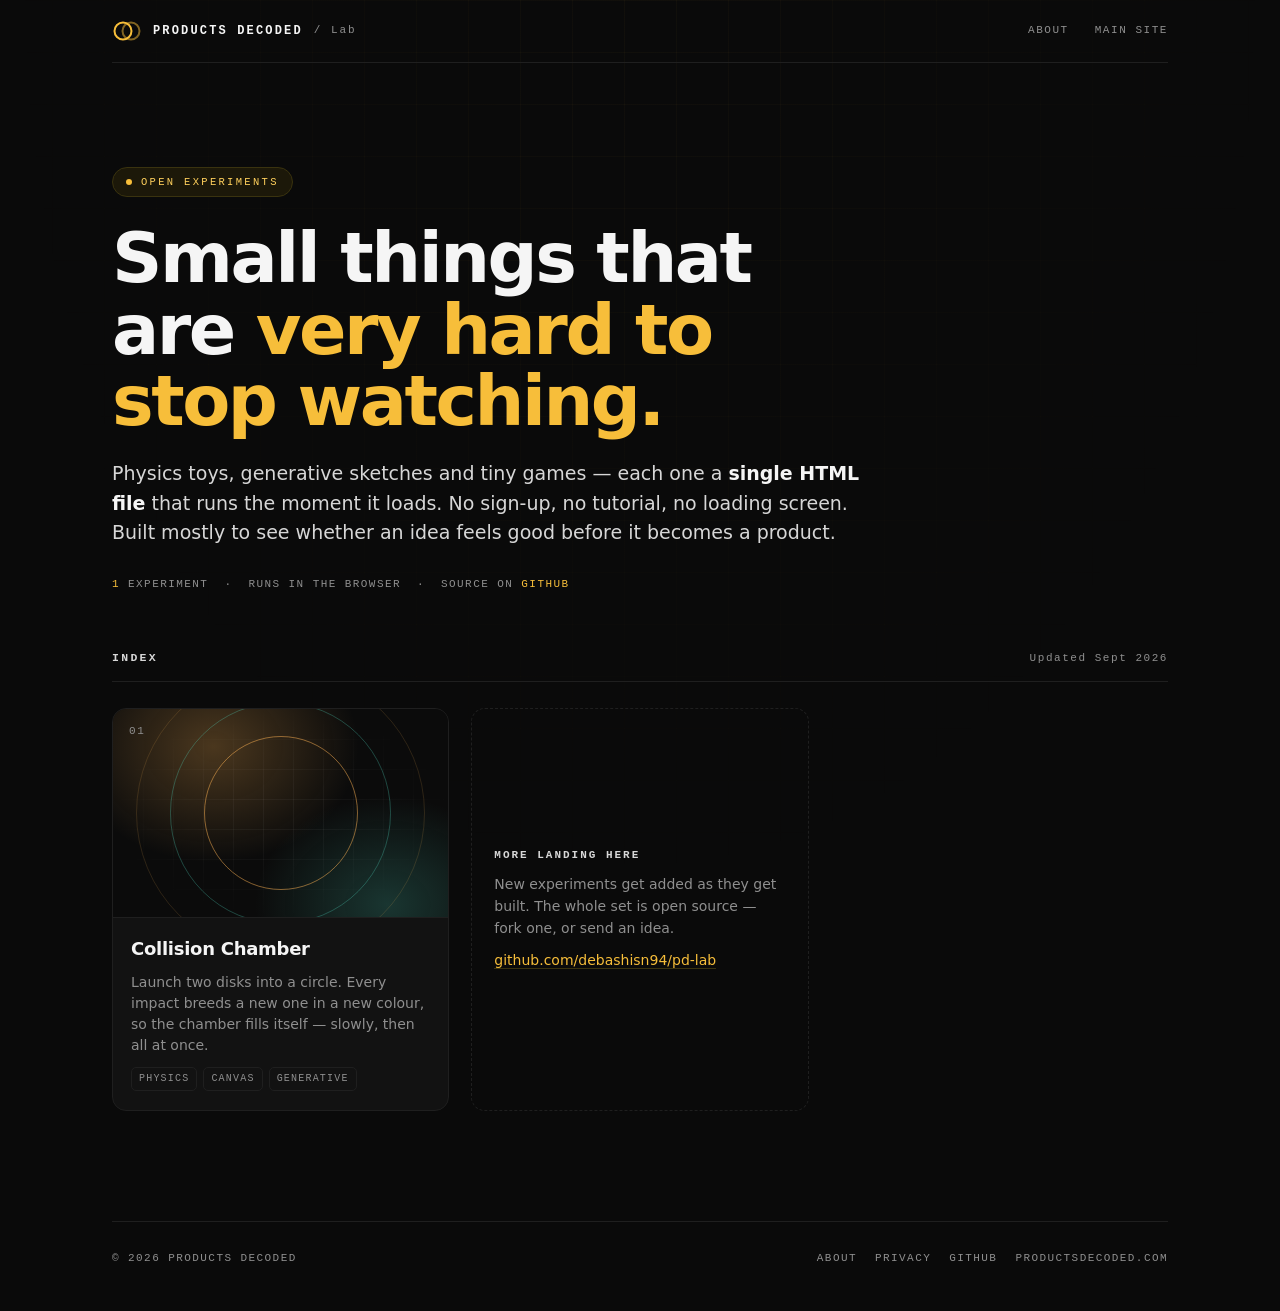
==== index.html @ f6939dfa "The Lab: static home for small browser experiments One experiment per self-contained HTML file, no b" ====
<!DOCTYPE html>
<html lang="en">
<head>
<meta charset="UTF-8">
<meta name="viewport" content="width=device-width, initial-scale=1.0">
<title>The Lab — Products Decoded</title>
<meta name="description" content="Small, self-contained things that are quietly satisfying to watch. Physics toys, generative sketches and tiny games. No sign-up, no loading screen, no point.">
<link rel="canonical" href="https://lab.productsdecoded.com/">
<meta property="og:type" content="website">
<meta property="og:site_name" content="Products Decoded — The Lab">
<meta property="og:title" content="The Lab — Products Decoded">
<meta property="og:description" content="Small, self-contained things that are quietly satisfying to watch.">
<meta property="og:url" content="https://lab.productsdecoded.com/">
<meta property="og:image" content="https://lab.productsdecoded.com/og/lab.png">
<meta name="twitter:card" content="summary_large_image">
<link rel="icon" href="data:image/svg+xml,<svg xmlns='http://www.w3.org/2000/svg' viewBox='0 0 32 32'><circle cx='12' cy='16' r='9' fill='none' stroke='%23f7be3a' stroke-width='3'/><circle cx='21' cy='16' r='9' fill='none' stroke='%23f7be3a' stroke-width='3' opacity='.55'/></svg>">
<style>
  :root{
    --bg:#0a0a0a; --bg-soft:#0e0e0e; --panel:#121212;
    --line:#1f1f1f; --fg:#f5f5f5; --fg-soft:#d7d7d7; --muted:#8f8f8f;
    --accent:#f7be3a; --accent-soft:#ffd05c; --accent-line:#3a330f; --accent-panel:#1c1809;
    --mono:ui-monospace,SFMono-Regular,Menlo,monospace;
    --font:-apple-system,BlinkMacSystemFont,"SF Pro Display","Segoe UI",system-ui,Roboto,sans-serif;
    --maxw:1120px;
  }
  *{box-sizing:border-box;margin:0}
  html{-webkit-text-size-adjust:100%}
  body{
    background:var(--bg); color:var(--fg); font-family:var(--font);
    min-height:100vh; overflow-x:hidden; line-height:1.55;
    -webkit-font-smoothing:antialiased;
  }
  body::before{
    content:''; position:fixed; inset:0; pointer-events:none; z-index:0;
    background-image:
      linear-gradient(rgba(247,190,58,.035) 1px, transparent 1px),
      linear-gradient(90deg, rgba(247,190,58,.035) 1px, transparent 1px);
    background-size:52px 52px;
    -webkit-mask-image:radial-gradient(ellipse at 50% 0%, black 0%, transparent 72%);
            mask-image:radial-gradient(ellipse at 50% 0%, black 0%, transparent 72%);
  }
  .wrap{position:relative; z-index:1; max-width:var(--maxw); margin:0 auto; padding:0 clamp(18px,4vw,32px)}
  a{color:inherit}

  /* ---- top bar ---- */
  .top{
    display:flex; align-items:center; justify-content:space-between; gap:16px;
    padding:20px 0; border-bottom:1px solid var(--line);
  }
  .mark{display:flex; align-items:center; gap:11px; text-decoration:none}
  .mark svg{display:block; flex:none}
  .mark b{font-family:var(--mono); font-size:12px; font-weight:600; letter-spacing:.18em; text-transform:uppercase}
  .mark span{font-family:var(--mono); font-size:11px; letter-spacing:.18em; color:var(--muted)}
  .top nav{display:flex; gap:clamp(14px,3vw,26px); font-family:var(--mono); font-size:11px; letter-spacing:.14em; text-transform:uppercase}
  .top nav a{color:var(--muted); text-decoration:none; transition:color .2s}
  .top nav a:hover{color:var(--accent)}

  /* ---- hero ---- */
  .hero{padding:clamp(52px,11vw,104px) 0 clamp(34px,6vw,56px); max-width:760px}
  .eyebrow{
    display:inline-flex; align-items:center; gap:9px;
    font-family:var(--mono); font-size:10.5px; letter-spacing:.22em; text-transform:uppercase;
    color:var(--accent-soft); border:1px solid var(--accent-line); background:var(--accent-panel);
    padding:6px 13px; border-radius:999px; margin-bottom:26px;
  }
  .eyebrow i{width:6px;height:6px;border-radius:50%;background:var(--accent);animation:blip 2.4s ease-in-out infinite}
  @keyframes blip{0%,100%{opacity:1}50%{opacity:.25}}
  h1{
    font-size:clamp(38px,7.2vw,70px); line-height:1.02; letter-spacing:-.035em;
    font-weight:600; margin-bottom:22px;
  }
  h1 em{font-style:normal; color:var(--accent)}
  .lede{font-size:clamp(15.5px,2.1vw,19px); color:var(--fg-soft); max-width:62ch}
  .lede b{color:var(--fg); font-weight:600}
  .meta-line{
    margin-top:28px; font-family:var(--mono); font-size:11px; letter-spacing:.13em;
    text-transform:uppercase; color:var(--muted);
    display:flex; flex-wrap:wrap; gap:8px 16px; align-items:center;
  }
  .meta-line s{text-decoration:none; color:var(--accent)}

  /* ---- grid ---- */
  .sect-head{
    display:flex; align-items:baseline; justify-content:space-between; gap:16px;
    padding-bottom:14px; border-bottom:1px solid var(--line); margin-bottom:26px;
  }
  .sect-head h2{font-family:var(--mono); font-size:11.5px; font-weight:600; letter-spacing:.2em; text-transform:uppercase; color:var(--fg-soft)}
  .sect-head span{font-family:var(--mono); font-size:11px; letter-spacing:.14em; color:var(--muted)}

  .grid{
    display:grid; gap:clamp(14px,2.2vw,22px);
    grid-template-columns:repeat(auto-fill,minmax(290px,1fr));
    padding-bottom:clamp(60px,10vw,110px);
  }
  .card{
    position:relative; display:flex; flex-direction:column;
    background:var(--panel); border:1px solid var(--line); border-radius:14px;
    overflow:hidden; text-decoration:none; isolation:isolate;
    transition:border-color .28s ease, transform .28s ease;
  }
  .card:hover{border-color:var(--a1-dim,#3a330f); transform:translateY(-3px)}
  .card:focus-visible{outline:2px solid var(--accent); outline-offset:3px}

  /* card art: layered from the toy's own two accents, so each plate is distinct */
  .plate{
    position:relative; aspect-ratio:16/10; overflow:hidden;
    background:
      radial-gradient(70% 90% at 30% 18%, color-mix(in srgb, var(--a1) 26%, transparent), transparent 62%),
      radial-gradient(64% 84% at 82% 94%, color-mix(in srgb, var(--a2) 20%, transparent), transparent 62%),
      #0b0b0b;
    border-bottom:1px solid var(--line);
  }
  .plate::before{
    content:''; position:absolute; inset:0;
    background-image:
      linear-gradient(rgba(255,255,255,.045) 1px, transparent 1px),
      linear-gradient(90deg, rgba(255,255,255,.045) 1px, transparent 1px);
    background-size:30px 30px;
    -webkit-mask-image:radial-gradient(ellipse at 50% 50%, black 18%, transparent 76%);
            mask-image:radial-gradient(ellipse at 50% 50%, black 18%, transparent 76%);
  }
  .plate .rings{position:absolute; inset:0; display:grid; place-items:center}
  .plate .rings i{
    position:absolute; border-radius:50%; border:1.5px solid var(--a1);
    opacity:.5; width:46%; aspect-ratio:1;
    animation:breathe 6s ease-in-out infinite;
  }
  .plate .rings i:nth-child(2){border-color:var(--a2); width:66%; opacity:.28; animation-delay:-2s}
  .plate .rings i:nth-child(3){border-color:var(--a1); width:86%; opacity:.14; animation-delay:-4s}
  @keyframes breathe{0%,100%{transform:scale(1)}50%{transform:scale(1.09)}}
  .plate img{position:absolute; inset:0; width:100%; height:100%; object-fit:cover; display:block}
  .plate .idx{
    position:absolute; left:16px; top:14px; z-index:2;
    font-family:var(--mono); font-size:11px; letter-spacing:.16em; color:var(--muted);
  }
  .plate .play{
    position:absolute; right:14px; bottom:13px; z-index:2;
    font-family:var(--mono); font-size:10.5px; letter-spacing:.16em; text-transform:uppercase;
    color:#0a0a0a; background:var(--a1); padding:6px 11px; border-radius:999px;
    opacity:0; transform:translateY(6px); transition:opacity .25s, transform .25s;
  }
  .card:hover .play, .card:focus-visible .play{opacity:1; transform:translateY(0)}
  @media (prefers-reduced-motion: reduce){
    .plate .rings i{animation:none}
    .plate .play{opacity:1; transform:none}
    .card:hover{transform:none}
    .eyebrow i{animation:none}
  }
  /* touch devices never hover — show the CTA by default */
  @media (pointer: coarse){
    .plate .play{opacity:1; transform:none}
  }

  .card-body{padding:17px 18px 19px; display:flex; flex-direction:column; gap:9px; flex:1}
  .card-body h3{font-size:18px; font-weight:600; letter-spacing:-.015em}
  .card-body p{font-size:14px; color:var(--muted); line-height:1.5; flex:1}
  .tags{display:flex; flex-wrap:wrap; gap:6px; margin-top:2px}
  .tags s{
    text-decoration:none; font-family:var(--mono); font-size:10px; letter-spacing:.12em;
    text-transform:uppercase; color:var(--muted);
    border:1px solid var(--line); border-radius:5px; padding:3px 7px;
  }

  .ghost{
    display:flex; flex-direction:column; justify-content:center; gap:10px;
    border:1px dashed var(--line); border-radius:14px; padding:26px 22px; min-height:180px;
  }
  .ghost b{font-family:var(--mono); font-size:11px; letter-spacing:.18em; text-transform:uppercase; color:var(--fg-soft)}
  .ghost p{font-size:14px; color:var(--muted)}
  .ghost a{color:var(--accent); text-decoration:none; border-bottom:1px solid var(--accent-line)}
  .ghost a:hover{border-bottom-color:var(--accent)}

  footer{border-top:1px solid var(--line); padding:28px 0 44px}
  .foot{display:flex; flex-wrap:wrap; gap:14px 26px; justify-content:space-between; align-items:center;
    font-family:var(--mono); font-size:11px; letter-spacing:.13em; text-transform:uppercase; color:var(--muted)}
  .foot a{text-decoration:none; color:var(--muted); transition:color .2s}
  .foot a:hover{color:var(--accent)}
  .foot nav{display:flex; gap:18px; flex-wrap:wrap}
</style>
</head>
<body>

<div class="wrap">

  <header class="top">
    <a class="mark" href="https://productsdecoded.com">
      <svg width="30" height="22" viewBox="0 0 30 22" fill="none" aria-hidden="true">
        <circle cx="11" cy="11" r="8.5" stroke="#f7be3a" stroke-width="2"/>
        <circle cx="19" cy="11" r="8.5" stroke="#f7be3a" stroke-width="2" opacity=".5"/>
      </svg>
      <b>Products Decoded</b><span>/ Lab</span>
    </a>
    <nav>
      <a href="/about.html">About</a>
      <a href="https://productsdecoded.com">Main site</a>
    </nav>
  </header>

  <section class="hero">
    <span class="eyebrow"><i></i>Open experiments</span>
    <h1>Small things that are <em>very hard to stop watching.</em></h1>
    <p class="lede">Physics toys, generative sketches and tiny games — each one a <b>single HTML file</b> that runs the moment it loads. No sign-up, no tutorial, no loading screen. Built mostly to see whether an idea feels good before it becomes a product.</p>
    <p class="meta-line">
      <span><s id="count">1</s> experiment</span>
      <span>·</span>
      <span>Runs in the browser</span>
      <span>·</span>
      <span>Source on <a href="https://github.com/debashisn94/pd-lab" style="color:var(--accent);text-decoration:none">GitHub</a></span>
    </p>
  </section>

  <div class="sect-head">
    <h2>Index</h2>
    <span id="updated">Updated Sep 2026</span>
  </div>

  <main class="grid" id="grid"></main>

  <footer>
    <div class="foot">
      <span>© <span id="yr">2026</span> Products Decoded</span>
      <nav>
        <a href="/about.html">About</a>
        <a href="/privacy.html">Privacy</a>
        <a href="https://github.com/debashisn94/pd-lab">GitHub</a>
        <a href="https://productsdecoded.com">productsdecoded.com</a>
      </nav>
    </div>
  </footer>

</div>

<script>
/* ────────────────────────────────────────────────────────────
   ADD A NEW EXPERIMENT: drop its folder in /t/<slug>/index.html
   then add one entry here. That is the whole process.
   `poster` is optional — leave it out and the CSS plate is used.
   ──────────────────────────────────────────────────────────── */
const TOYS = [
  {
    slug:  'collision-chamber',
    title: 'Collision Chamber',
    blurb: 'Launch two disks into a circle. Every impact breeds a new one in a new colour, so the chamber fills itself — slowly, then all at once.',
    tags:  ['physics', 'canvas', 'generative'],
    a1:    '#ffb454',
    a2:    '#53e0c8',
    added: '2026-09-12'
  },
];

const grid = document.getElementById('grid');
const esc = s => String(s).replace(/[&<>"']/g, c => ({'&':'&amp;','<':'&lt;','>':'&gt;','"':'&quot;',"'":'&#39;'}[c]));

grid.innerHTML = TOYS.map((t, i) => {
  const n = String(i + 1).padStart(2, '0');
  const art = t.poster
    ? `<img src="${esc(t.poster)}" alt="" loading="lazy" width="640" height="400">`
    : `<div class="rings"><i></i><i></i><i></i></div>`;
  return `
  <a class="card" href="/t/${esc(t.slug)}/" style="--a1:${esc(t.a1)};--a2:${esc(t.a2)};--a1-dim:${esc(t.a1)}66">
    <div class="plate">
      ${art}
      <span class="idx">${n}</span>
      <span class="play">Open ↗</span>
    </div>
    <div class="card-body">
      <h3>${esc(t.title)}</h3>
      <p>${esc(t.blurb)}</p>
      <div class="tags">${t.tags.map(x => `<s>${esc(x)}</s>`).join('')}</div>
    </div>
  </a>`;
}).join('') + `
  <div class="ghost">
    <b>More landing here</b>
    <p>New experiments get added as they get built. The whole set is open source — fork one, or send an idea.</p>
    <p><a href="https://github.com/debashisn94/pd-lab">github.com/debashisn94/pd-lab</a></p>
  </div>`;

document.getElementById('count').textContent = TOYS.length;
document.getElementById('yr').textContent = new Date().getFullYear();
const newest = TOYS.map(t => t.added).sort().pop();
if (newest) {
  document.getElementById('updated').textContent = 'Updated ' +
    new Date(newest + 'T00:00:00').toLocaleDateString('en-GB', { month:'short', year:'numeric' });
}
</script>
<script defer src="/_vercel/insights/script.js"></script>
</body>
</html>
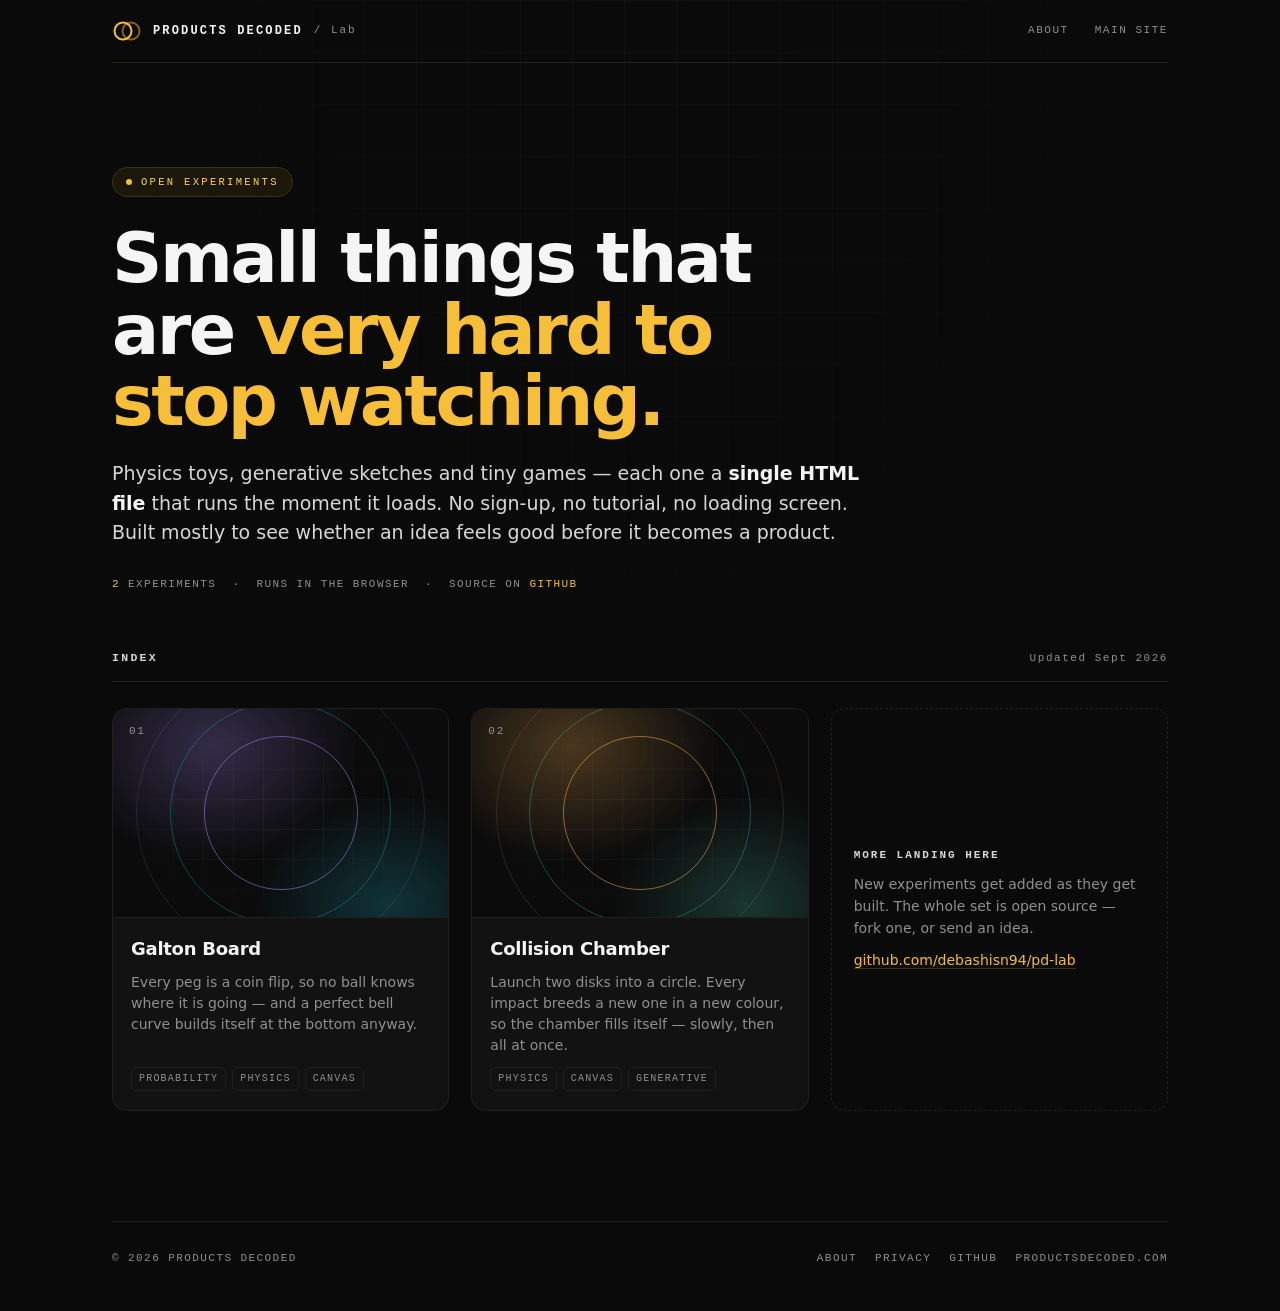
==== commit 4eec4f2a: "Add Galton Board, the Lab's second experiment 14 rows of pegs, one fair coin flip each, 15 bins. The" ====
--- a/index.html
+++ b/index.html
@@ -201,7 +201,7 @@
     <h1>Small things that are <em>very hard to stop watching.</em></h1>
     <p class="lede">Physics toys, generative sketches and tiny games — each one a <b>single HTML file</b> that runs the moment it loads. No sign-up, no tutorial, no loading screen. Built mostly to see whether an idea feels good before it becomes a product.</p>
     <p class="meta-line">
-      <span><s id="count">1</s> experiment</span>
+      <span><s id="count">1</s> <span id="countWord">experiment</span></span>
       <span>·</span>
       <span>Runs in the browser</span>
       <span>·</span>
@@ -237,6 +237,15 @@
    `poster` is optional — leave it out and the CSS plate is used.
    ──────────────────────────────────────────────────────────── */
 const TOYS = [
+  {
+    slug:  'galton-board',
+    title: 'Galton Board',
+    blurb: 'Every peg is a coin flip, so no ball knows where it is going — and a perfect bell curve builds itself at the bottom anyway.',
+    tags:  ['probability', 'physics', 'canvas'],
+    a1:    '#a78bfa',
+    a2:    '#22d3ee',
+    added: '2026-09-12'
+  },
   {
     slug:  'collision-chamber',
     title: 'Collision Chamber',
@@ -277,6 +286,7 @@
   </div>`;
 
 document.getElementById('count').textContent = TOYS.length;
+document.getElementById('countWord').textContent = TOYS.length === 1 ? 'experiment' : 'experiments';
 document.getElementById('yr').textContent = new Date().getFullYear();
 const newest = TOYS.map(t => t.added).sort().pop();
 if (newest) {
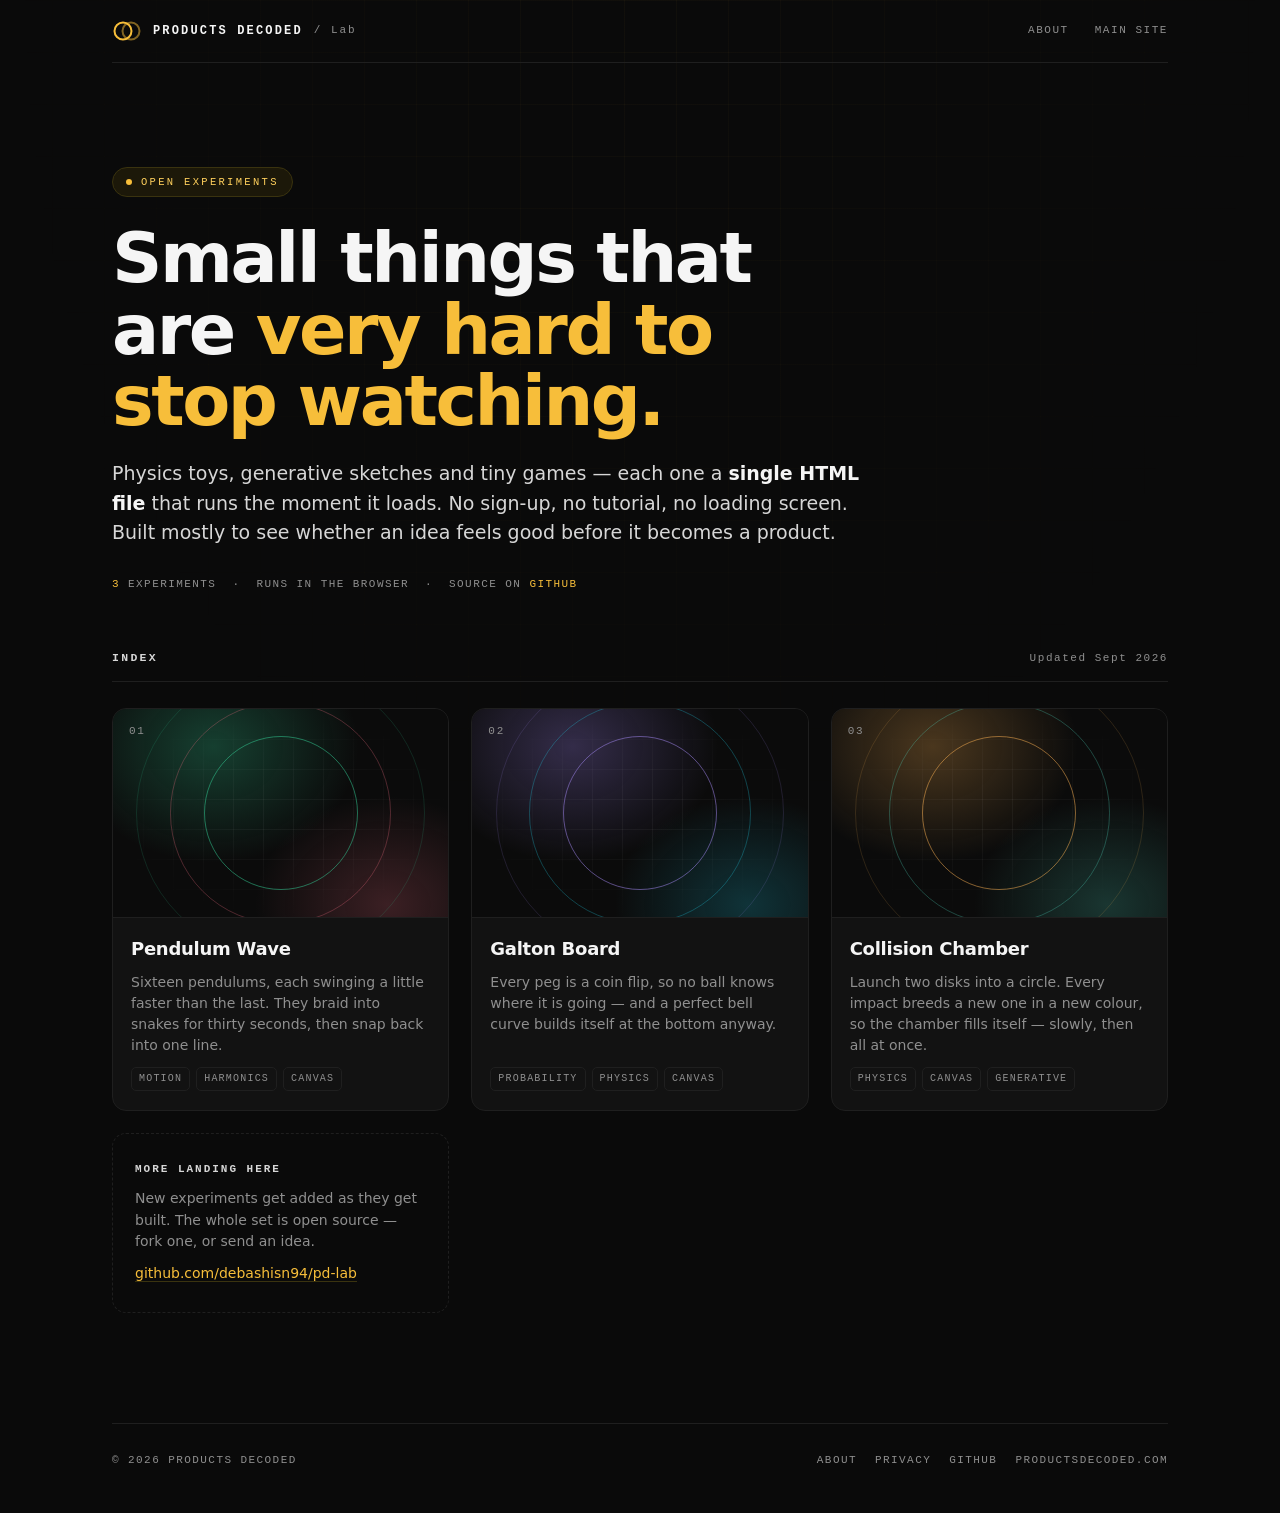
==== commit 076339bf: "Add Pendulum Wave, the Lab's third experiment Sixteen pendulums whose lengths go as 1/swings-squared" ====
--- a/index.html
+++ b/index.html
@@ -238,6 +238,15 @@
    ──────────────────────────────────────────────────────────── */
 const TOYS = [
   {
+    slug:  'pendulum-wave',
+    title: 'Pendulum Wave',
+    blurb: 'Sixteen pendulums, each swinging a little faster than the last. They braid into snakes for thirty seconds, then snap back into one line.',
+    tags:  ['motion', 'harmonics', 'canvas'],
+    a1:    '#34d399',
+    a2:    '#fb7185',
+    added: '2026-09-12'
+  },
+  {
     slug:  'galton-board',
     title: 'Galton Board',
     blurb: 'Every peg is a coin flip, so no ball knows where it is going — and a perfect bell curve builds itself at the bottom anyway.',
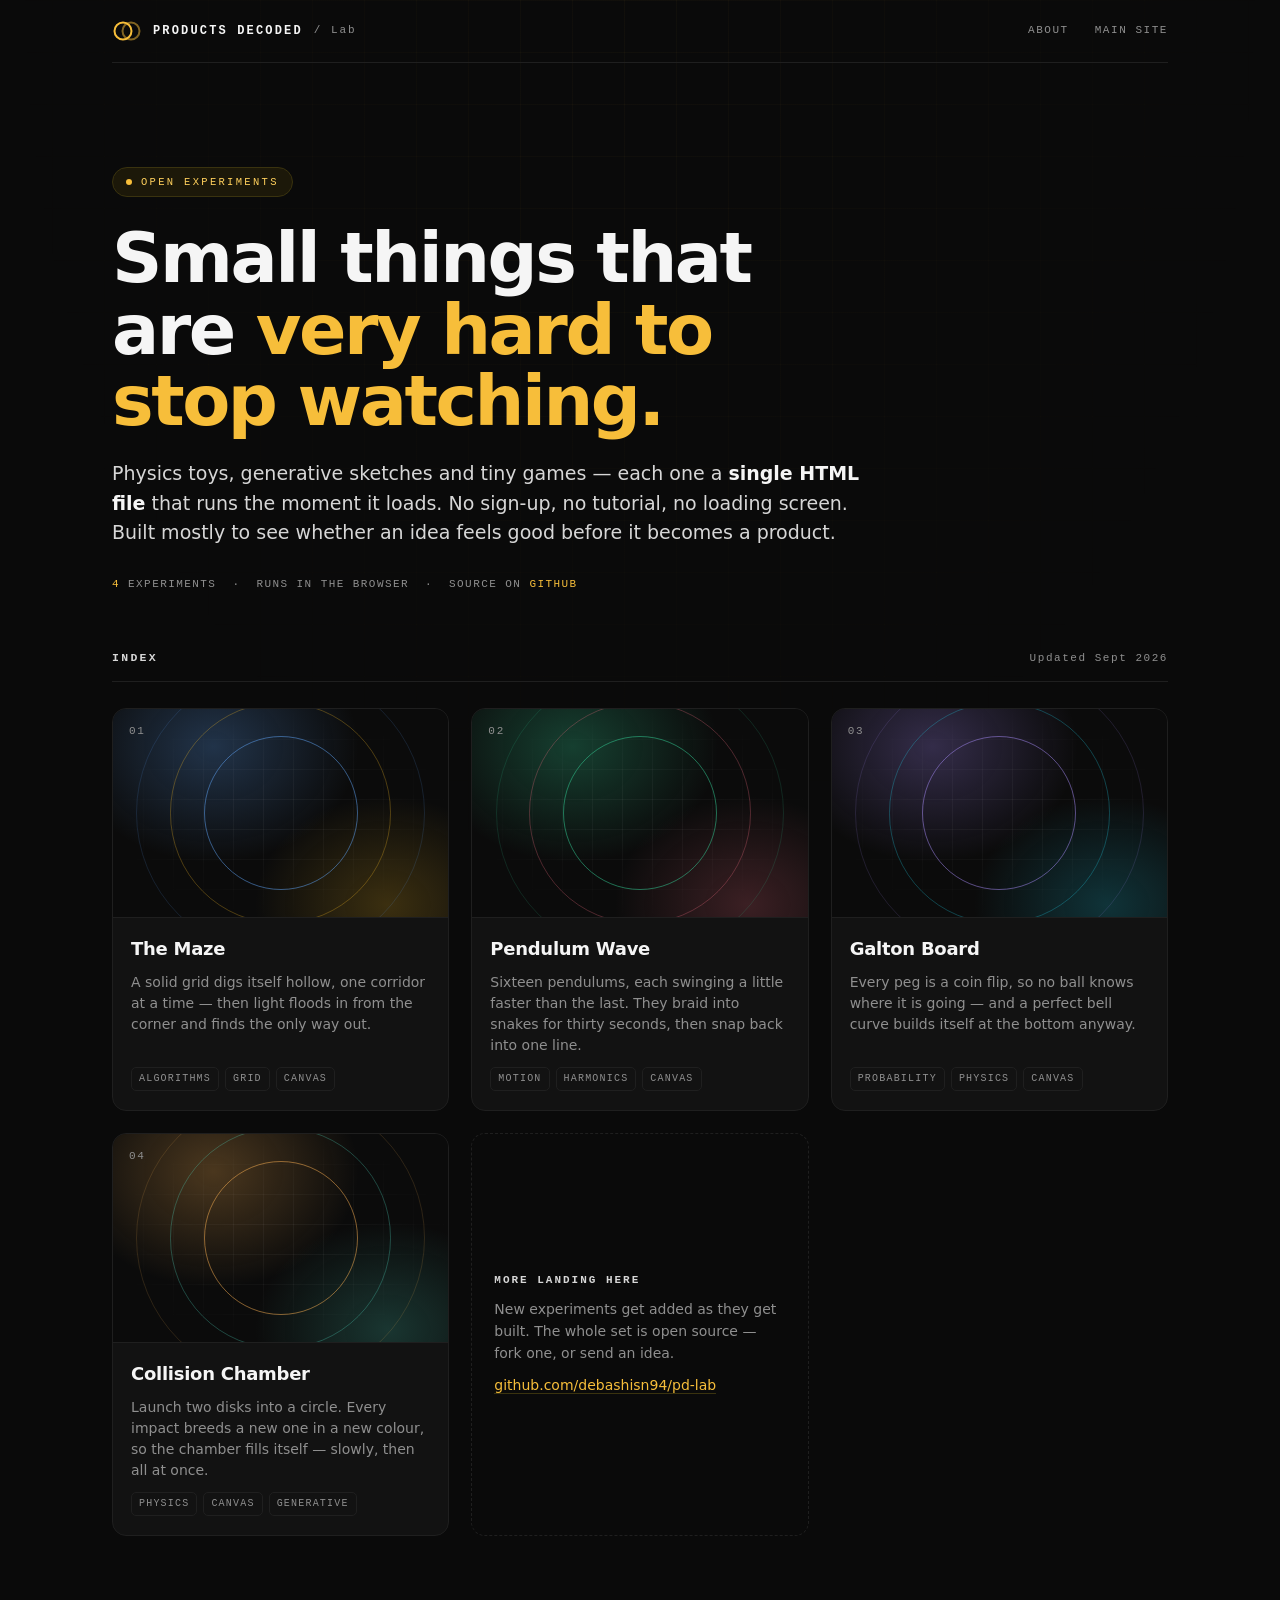
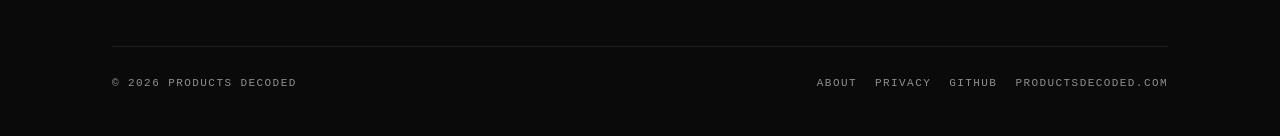
==== commit 626ac65d: "Add The Maze, the Lab's fourth experiment A 33x33 grid digs itself hollow with a depth-first backtra" ====
--- a/index.html
+++ b/index.html
@@ -237,6 +237,15 @@
    `poster` is optional — leave it out and the CSS plate is used.
    ──────────────────────────────────────────────────────────── */
 const TOYS = [
+  {
+    slug:  'maze',
+    title: 'The Maze',
+    blurb: 'A solid grid digs itself hollow, one corridor at a time — then light floods in from the corner and finds the only way out.',
+    tags:  ['algorithms', 'grid', 'canvas'],
+    a1:    '#60a5fa',
+    a2:    '#fbbf24',
+    added: '2026-09-12'
+  },
   {
     slug:  'pendulum-wave',
     title: 'Pendulum Wave',
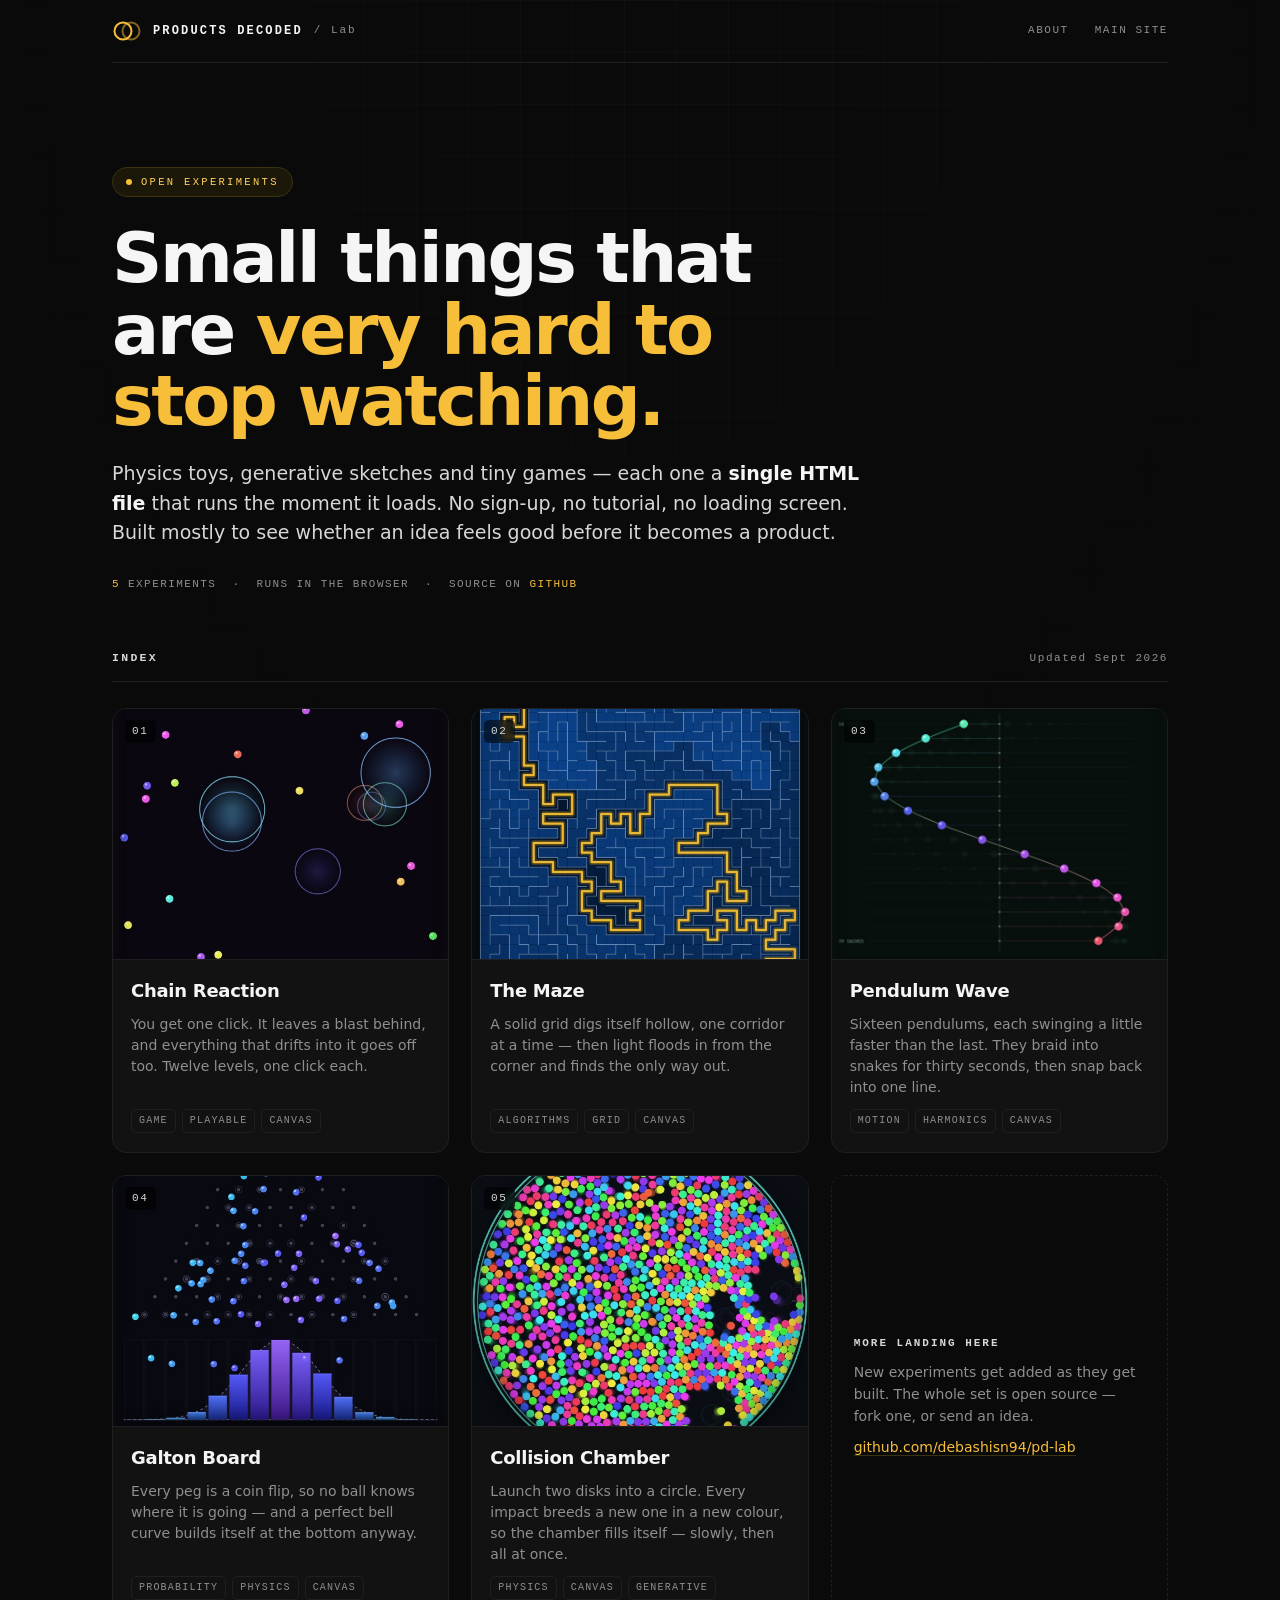
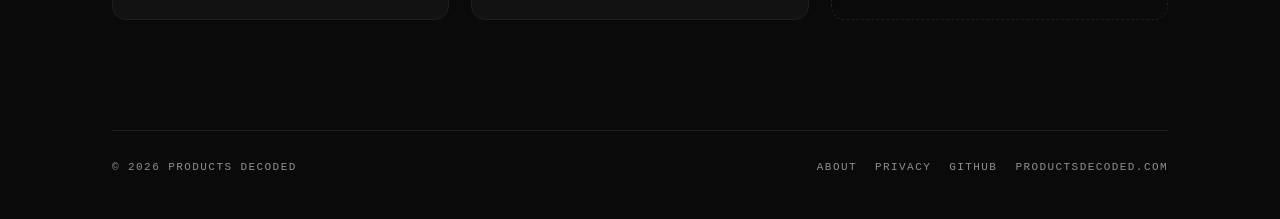
==== commit a17a75a7: "Add Chain Reaction, and replace every gallery thumbnail with a real capture The game: one click per " ====
--- a/index.html
+++ b/index.html
@@ -103,7 +103,7 @@
 
   /* card art: layered from the toy's own two accents, so each plate is distinct */
   .plate{
-    position:relative; aspect-ratio:16/10; overflow:hidden;
+    position:relative; aspect-ratio:4/3; overflow:hidden;
     background:
       radial-gradient(70% 90% at 30% 18%, color-mix(in srgb, var(--a1) 26%, transparent), transparent 62%),
       radial-gradient(64% 84% at 82% 94%, color-mix(in srgb, var(--a2) 20%, transparent), transparent 62%),
@@ -130,8 +130,12 @@
   @keyframes breathe{0%,100%{transform:scale(1)}50%{transform:scale(1.09)}}
   .plate img{position:absolute; inset:0; width:100%; height:100%; object-fit:cover; display:block}
   .plate .idx{
-    position:absolute; left:16px; top:14px; z-index:2;
-    font-family:var(--mono); font-size:11px; letter-spacing:.16em; color:var(--muted);
+    position:absolute; left:12px; top:11px; z-index:2;
+    font-family:var(--mono); font-size:11px; letter-spacing:.16em; color:#d8d8d8;
+    /* the captures behind these run from near-black to bright blue, so the
+       number needs its own ground rather than borrowing the plate's */
+    background:rgba(0,0,0,.55); padding:3px 7px; border-radius:5px;
+    backdrop-filter:blur(3px); -webkit-backdrop-filter:blur(3px);
   }
   .plate .play{
     position:absolute; right:14px; bottom:13px; z-index:2;
@@ -238,12 +242,23 @@
    ──────────────────────────────────────────────────────────── */
 const TOYS = [
   {
+    slug:   'chain-reaction',
+    title:  'Chain Reaction',
+    blurb:  'You get one click. It leaves a blast behind, and everything that drifts into it goes off too. Twelve levels, one click each.',
+    tags:   ['game', 'playable', 'canvas'],
+    a1:     '#e879f9',
+    a2:     '#f97316',
+    poster: '/og/thumb-chain-reaction.jpg',
+    added:  '2026-09-12'
+  },
+  {
     slug:  'maze',
     title: 'The Maze',
     blurb: 'A solid grid digs itself hollow, one corridor at a time — then light floods in from the corner and finds the only way out.',
     tags:  ['algorithms', 'grid', 'canvas'],
     a1:    '#60a5fa',
     a2:    '#fbbf24',
+    poster: '/og/thumb-maze.jpg',
     added: '2026-09-12'
   },
   {
@@ -253,6 +268,7 @@
     tags:  ['motion', 'harmonics', 'canvas'],
     a1:    '#34d399',
     a2:    '#fb7185',
+    poster: '/og/thumb-pendulum-wave.jpg',
     added: '2026-09-12'
   },
   {
@@ -262,6 +278,7 @@
     tags:  ['probability', 'physics', 'canvas'],
     a1:    '#a78bfa',
     a2:    '#22d3ee',
+    poster: '/og/thumb-galton-board.jpg',
     added: '2026-09-12'
   },
   {
@@ -271,6 +288,7 @@
     tags:  ['physics', 'canvas', 'generative'],
     a1:    '#ffb454',
     a2:    '#53e0c8',
+    poster: '/og/thumb-collision-chamber.jpg',
     added: '2026-09-12'
   },
 ];
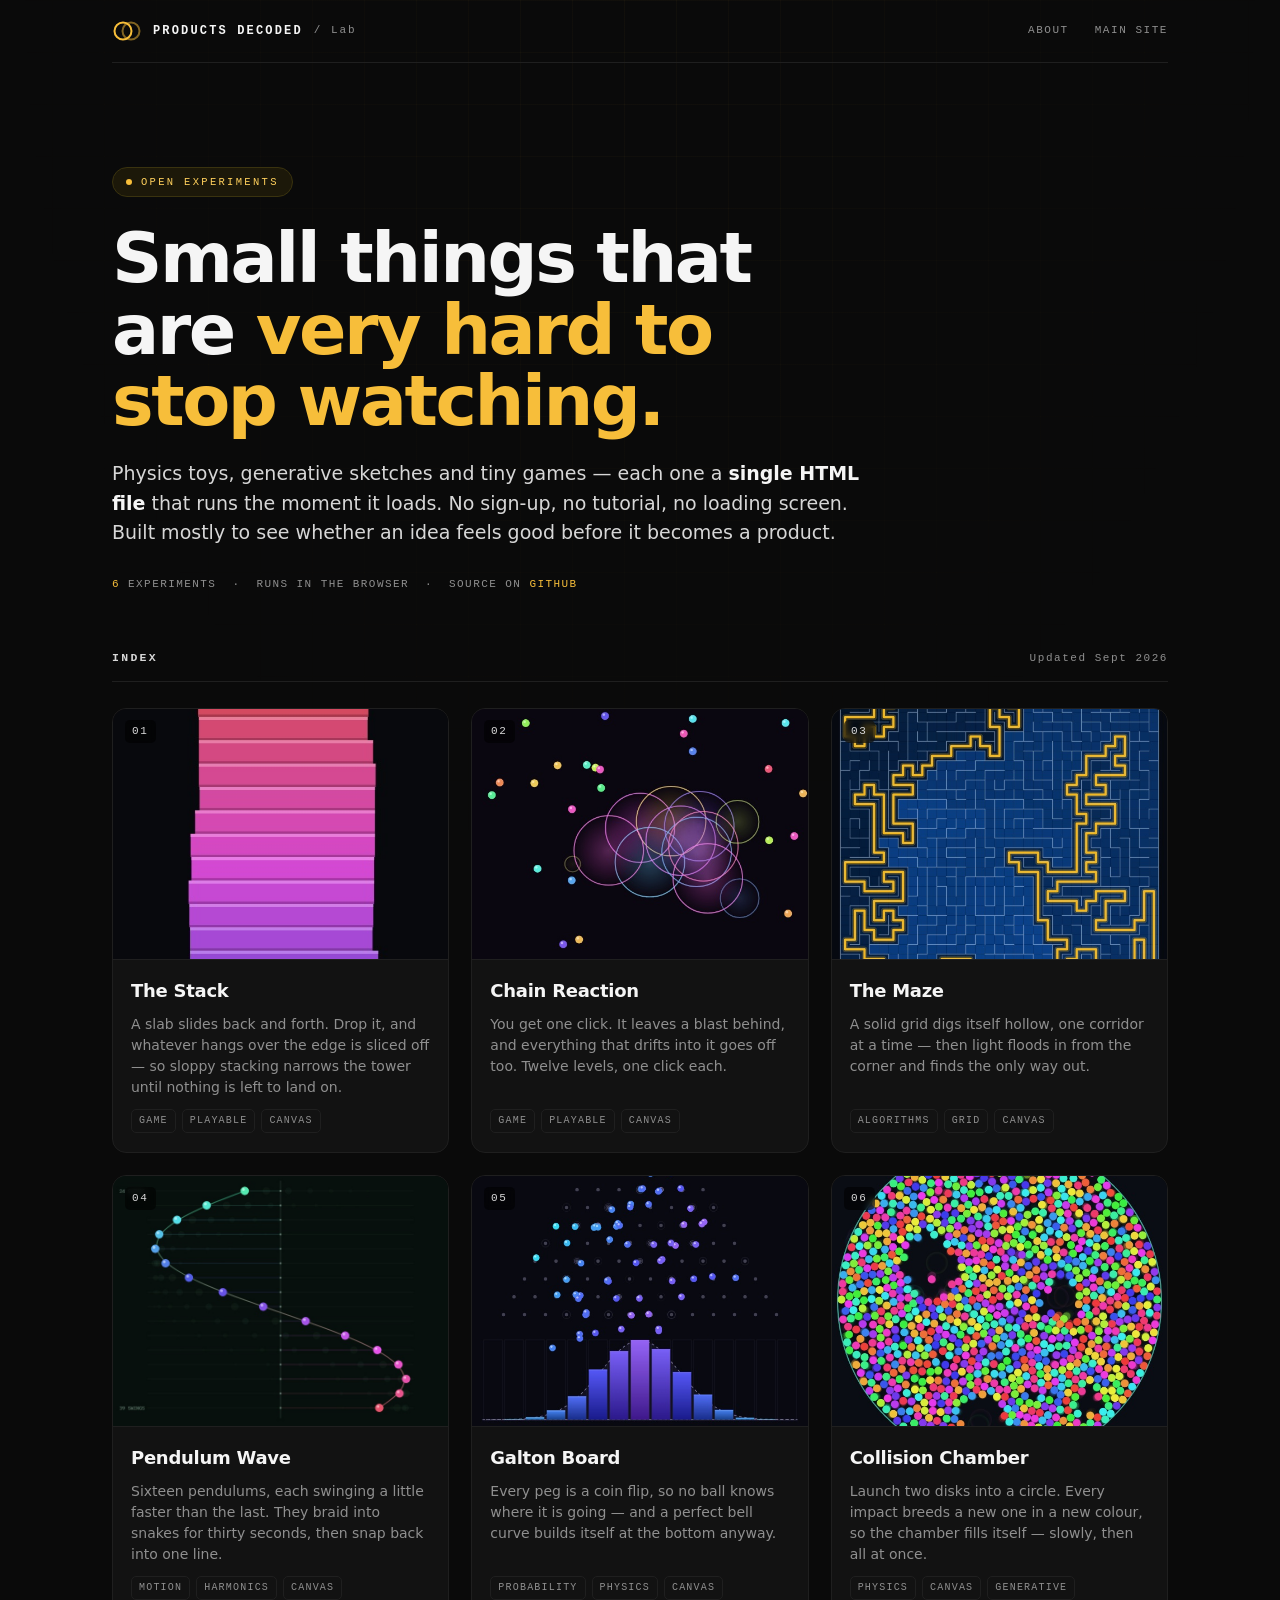
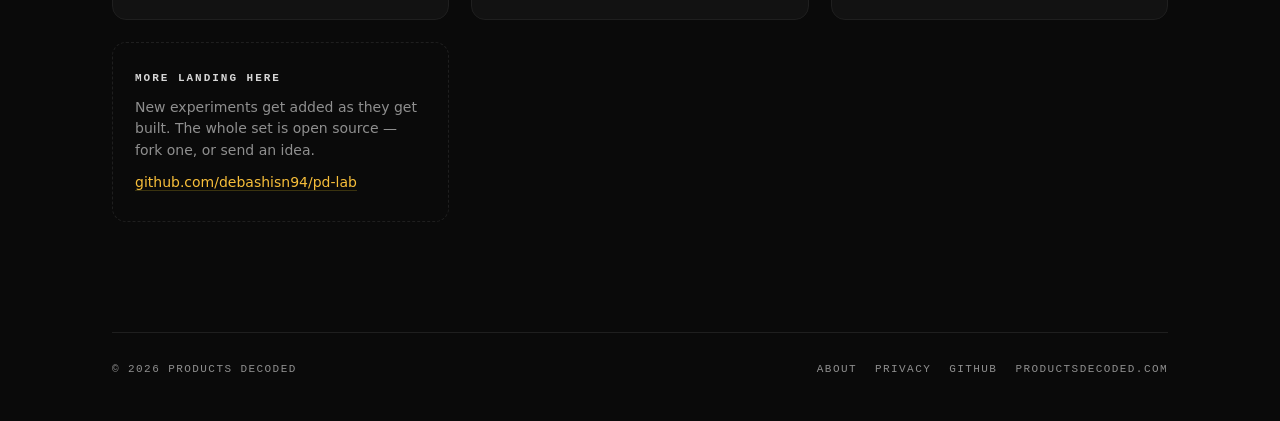
==== commit 31b070b6: "Add The Stack, the Lab's second game A slab slides above the tower; drop it and the overhang is slic" ====
--- a/index.html
+++ b/index.html
@@ -242,6 +242,16 @@
    ──────────────────────────────────────────────────────────── */
 const TOYS = [
   {
+    slug:   'stack',
+    title:  'The Stack',
+    blurb:  'A slab slides back and forth. Drop it, and whatever hangs over the edge is sliced off — so sloppy stacking narrows the tower until nothing is left to land on.',
+    tags:   ['game', 'playable', 'canvas'],
+    a1:     '#f87171',
+    a2:     '#e5e7eb',
+    poster: '/og/thumb-stack.jpg',
+    added:  '2026-09-12'
+  },
+  {
     slug:   'chain-reaction',
     title:  'Chain Reaction',
     blurb:  'You get one click. It leaves a blast behind, and everything that drifts into it goes off too. Twelve levels, one click each.',
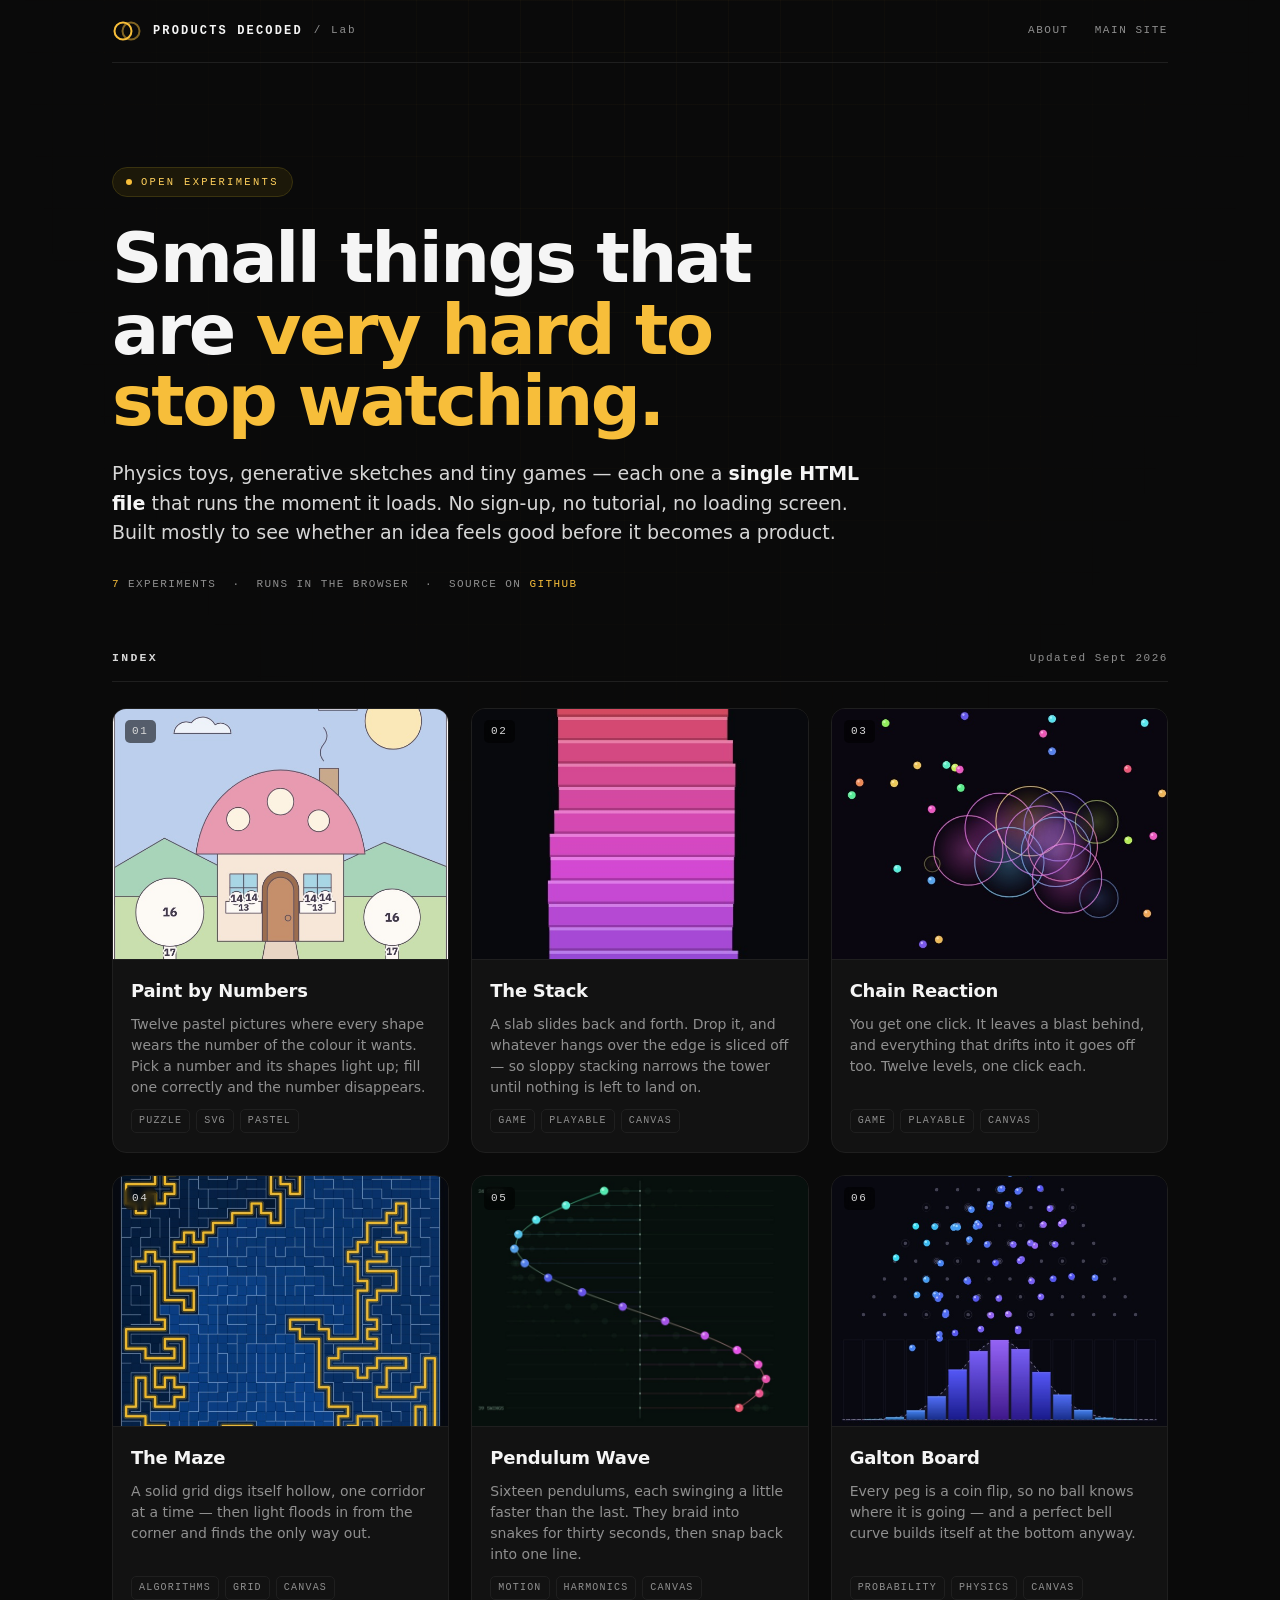
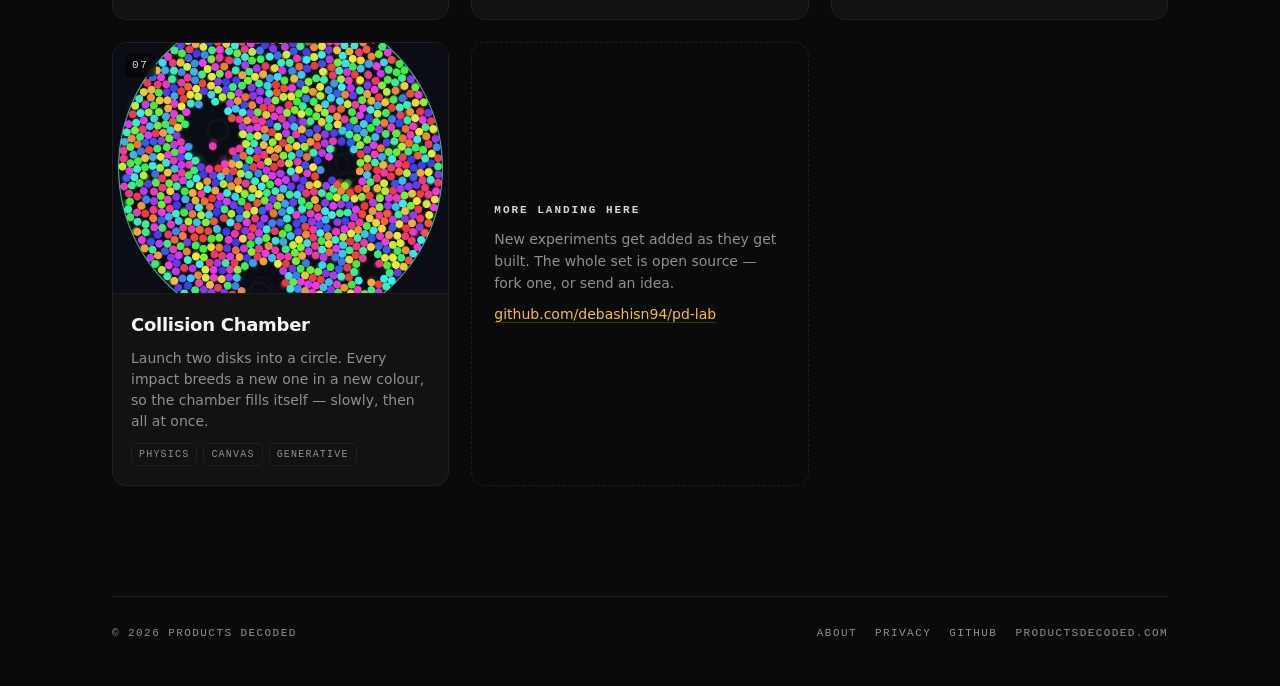
==== commit a49486c5: "Add Paint by Numbers, the Lab's seventh experiment Twelve pastel pictures where every shape carries " ====
--- a/index.html
+++ b/index.html
@@ -242,6 +242,16 @@
    ──────────────────────────────────────────────────────────── */
 const TOYS = [
   {
+    slug:  'paint-by-numbers',
+    title: 'Paint by Numbers',
+    blurb: 'Twelve pastel pictures where every shape wears the number of the colour it wants. Pick a number and its shapes light up; fill one correctly and the number disappears.',
+    tags:  ['puzzle', 'svg', 'pastel'],
+    a1:    '#e79ab0',
+    a2:    '#8dc0b4',
+    poster: '/og/thumb-paint-by-numbers.jpg',
+    added: '2026-09-15'
+  },
+  {
     slug:   'stack',
     title:  'The Stack',
     blurb:  'A slab slides back and forth. Drop it, and whatever hangs over the edge is sliced off — so sloppy stacking narrows the tower until nothing is left to land on.',
